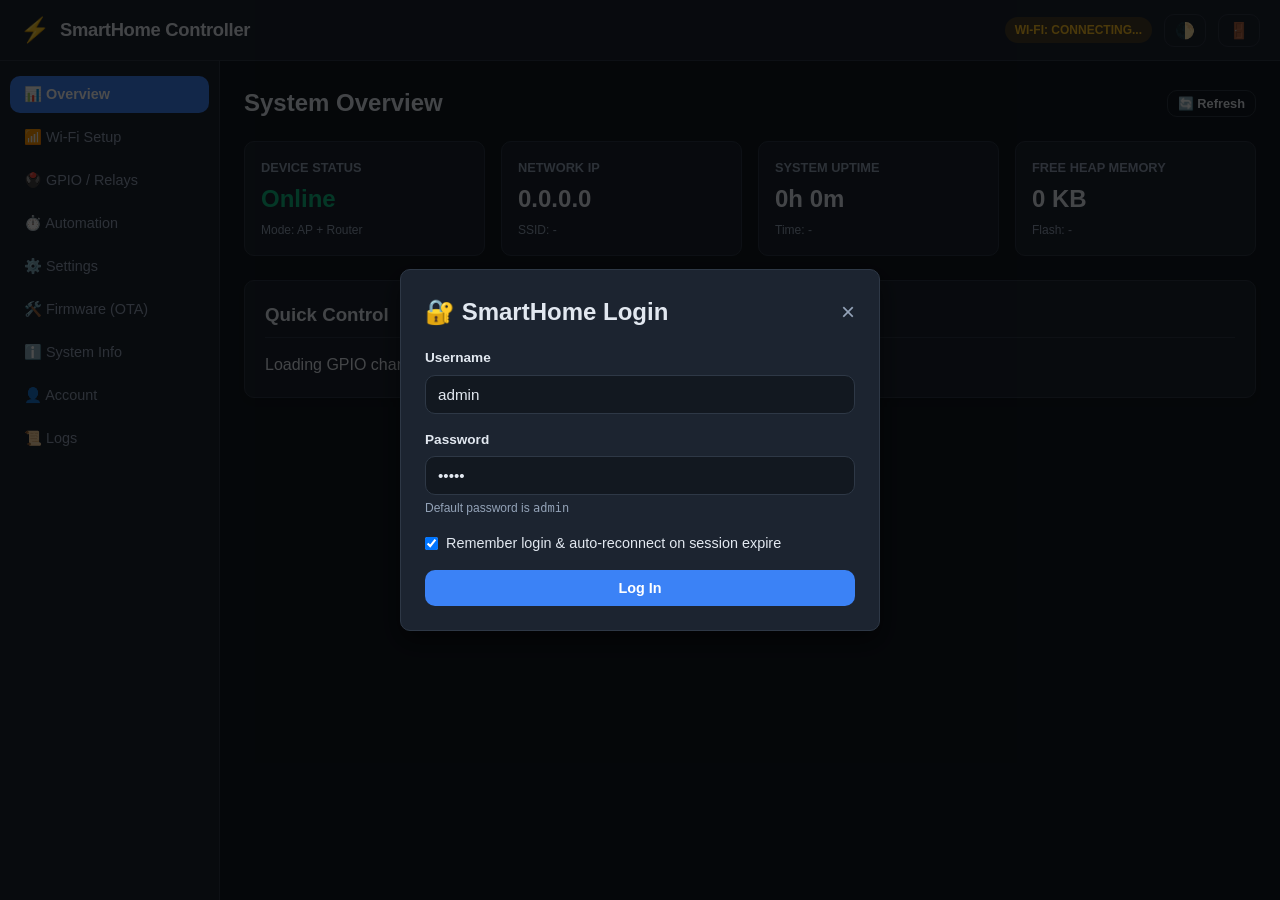
==== node-firmware/data/index.html @ bf958e3e "feat(i2c): Allow full enable/disable control with persistent UI buttons and pin release" ====
<!DOCTYPE html>
<html lang="en">
<head>
  <meta charset="UTF-8">
  <meta name="viewport" content="width=device-width, initial-scale=1.0">
  <title>SmartHome Controller</title>
  <link rel="stylesheet" href="style.css?v=1.6.0">
</head>
<body class="dark-theme">
  <!-- Login Overlay -->
  <div id="login-modal" class="modal-overlay hidden">
    <div class="modal-card">
      <div class="modal-header">
        <h2 id="login-title">🔐 SmartHome Login</h2>
        <button type="button" class="modal-close" onclick="app.closeModal('login-modal')">&times;</button>
      </div>
      <form id="login-form">
        <div class="form-group">
          <label for="login-username">Username</label>
          <input type="text" id="login-username" required value="admin" autocomplete="username">
        </div>
        <div class="form-group">
          <label for="login-password">Password</label>
          <input type="password" id="login-password" required placeholder="Default: admin" autocomplete="current-password">
          <small class="hint-text">Default password is <code>admin</code></small>
        </div>
        <div class="form-group checkbox-group" style="margin-bottom: 15px;">
          <label style="display: flex; align-items: center; gap: 8px; font-size: 0.9rem; cursor: pointer;">
            <input type="checkbox" id="login-remember" checked>
            <span>Remember login & auto-reconnect on session expire</span>
          </label>
        </div>
        <div id="login-error" class="error-msg hidden"></div>
        <button type="submit" class="btn btn-primary btn-block">Log In</button>
      </form>
    </div>
  </div>

  <!-- Main Container -->
  <div class="app-layout">
    <!-- Top Navigation -->
    <header class="top-nav">
      <div class="nav-brand">
        <span class="brand-icon">⚡</span>
        <span id="header-device-name" class="brand-title">SmartHome Controller</span>
      </div>
      <div class="nav-status">
        <span id="wifi-badge" class="badge badge-warning">Wi-Fi: Connecting...</span>
        <button id="theme-toggle-btn" class="btn-icon" title="Toggle Theme">🌓</button>
        <button id="logout-btn" class="btn-icon" title="Logout">🚪</button>
      </div>
    </header>

    <!-- App Body -->
    <div class="app-body">
      <!-- Navigation Tabs Sidebar -->
      <nav class="nav-sidebar">
        <button class="nav-tab active" data-tab="tab-overview">📊 Overview</button>
        <button class="nav-tab" data-tab="tab-wifi">📶 Wi-Fi Setup</button>
        <button class="nav-tab" data-tab="tab-gpio">🖲️ GPIO / Relays</button>
        <button class="nav-tab" data-tab="tab-automation">⏱️ Automation</button>
        <button class="nav-tab" data-tab="tab-settings">⚙️ Settings</button>
        <button class="nav-tab" data-tab="tab-ota">🛠️ Firmware (OTA)</button>
        <button class="nav-tab" data-tab="tab-sysinfo">ℹ️ System Info</button>
        <button class="nav-tab" data-tab="tab-users">👤 Account</button>
        <button class="nav-tab" data-tab="tab-logs">📜 Logs</button>
      </nav>

      <!-- Main Content Area -->
      <main class="content-area">
        
        <!-- 1. OVERVIEW TAB -->
        <section id="tab-overview" class="tab-pane active">
          <div class="section-header">
            <h2>System Overview</h2>
            <button class="btn btn-sm btn-secondary" onclick="app.refreshAll()">🔄 Refresh</button>
          </div>

          <!-- Quick Stat Cards -->
          <div class="stats-grid">
            <div class="stat-card">
              <div class="stat-label">Device Status</div>
              <div class="stat-value text-success" id="stat-status">Online</div>
              <div class="stat-sub" id="stat-mode">Mode: AP + Router</div>
            </div>
            <div class="stat-card">
              <div class="stat-label">Network IP</div>
              <div class="stat-value" id="stat-ip">0.0.0.0</div>
              <div class="stat-sub" id="stat-ssid">SSID: -</div>
            </div>
            <div class="stat-card">
              <div class="stat-label">System Uptime</div>
              <div class="stat-value" id="stat-uptime">0h 0m</div>
              <div class="stat-sub" id="stat-time">Time: -</div>
            </div>
            <div class="stat-card">
              <div class="stat-label">Free Heap Memory</div>
              <div class="stat-value" id="stat-heap">0 KB</div>
              <div class="stat-sub" id="stat-flash">Flash: -</div>
            </div>
          </div>

          <!-- Quick GPIO Control -->
          <div class="card">
            <div class="card-header">
              <h3>Quick Control</h3>
            </div>
            <div id="overview-gpio-grid" class="gpio-grid">
              <!-- Dynamically populated -->
              <p class="placeholder-text">Loading GPIO channels...</p>
            </div>
          </div>
        </section>

        <!-- 2. WI-FI CONFIGURATION TAB -->
        <section id="tab-wifi" class="tab-pane">
          <div class="section-header">
            <h2>Wi-Fi Management</h2>
          </div>

          <div class="card">
            <div class="card-header">
              <h3>Operating Mode</h3>
            </div>
            <div class="mode-selector">
              <label class="radio-label">
                <input type="radio" name="wifi-mode" value="0">
                <span><strong>AP Only</strong> (Access Point only)</span>
              </label>
              <label class="radio-label">
                <input type="radio" name="wifi-mode" value="1">
                <span><strong>Router Only</strong> (Connect to Home Router)</span>
              </label>
              <label class="radio-label">
                <input type="radio" name="wifi-mode" value="2" checked>
                <span><strong>AP + Router</strong> (Default: Hotspot & Router)</span>
              </label>
            </div>
            <button id="save-wifi-mode-btn" class="btn btn-primary">Apply Mode</button>
          </div>

          <!-- Network Scanner -->
          <div class="card">
            <div class="card-header">
              <h3>Nearby Networks</h3>
              <button id="scan-wifi-btn" class="btn btn-sm btn-secondary">🔍 Scan Networks</button>
            </div>
            <div id="wifi-scan-status" class="scan-status-text">Click 'Scan Networks' to find available Wi-Fi.</div>
            <div class="table-responsive">
              <table id="wifi-scan-table" class="data-table hidden">
                <thead>
                  <tr>
                    <th>SSID</th>
                    <th>Signal</th>
                    <th>Security</th>
                    <th>Action</th>
                  </tr>
                </thead>
                <tbody id="wifi-scan-tbody"></tbody>
              </table>
            </div>
          </div>

          <!-- Connect & IP Configuration Form -->
          <div class="card">
            <div class="card-header">
              <h3>Connect to Network & IP Configuration</h3>
            </div>
            <form id="wifi-connect-form">
              <div class="form-group">
                <label for="wifi-ssid">Network SSID</label>
                <input type="text" id="wifi-ssid" required placeholder="Select from scan or enter hidden SSID">
              </div>
              <div class="form-group">
                <label for="wifi-pass">Wi-Fi Password</label>
                <div class="input-with-toggle">
                  <input type="password" id="wifi-pass" placeholder="Enter password (leave blank for open networks)">
                  <button type="button" class="btn-toggle-pass" onclick="app.togglePassVisibility('wifi-pass')">👁️</button>
                </div>
              </div>

              <!-- IP Mode Configuration (DHCP vs Static IP) -->
              <div class="form-group">
                <label>IP Assignment Mode</label>
                <div class="mode-selector">
                  <label class="radio-label">
                    <input type="radio" name="ip-mode" value="dhcp" id="ip-mode-dhcp" checked onchange="app.handleIpModeChange('dhcp')">
                    <span><strong>DHCP Client (Automatic IP)</strong> &bull; Recommended for home routers</span>
                  </label>
                  <label class="radio-label">
                    <input type="radio" name="ip-mode" value="static" id="ip-mode-static" onchange="app.handleIpModeChange('static')">
                    <span><strong>Static IP (Manual Configuration)</strong> &bull; Fixed IP, Gateway & DNS</span>
                  </label>
                </div>
              </div>

              <!-- Static IP Fields (Hidden when DHCP is selected) -->
              <div id="static-ip-fields" class="hidden">
                <div class="form-group">
                  <label for="wifi-static-ip">Static IP Address</label>
                  <input type="text" id="wifi-static-ip" placeholder="e.g. 192.168.1.105">
                </div>
                <div class="form-group">
                  <label for="wifi-gateway">Router Gateway IP</label>
                  <input type="text" id="wifi-gateway" placeholder="e.g. 192.168.1.1">
                </div>
                <div class="form-group">
                  <label for="wifi-subnet">Subnet Mask</label>
                  <input type="text" id="wifi-subnet" value="255.255.255.0" placeholder="255.255.255.0">
                </div>
                <div class="form-group">
                  <label for="wifi-dns1">Primary DNS Server</label>
                  <input type="text" id="wifi-dns1" value="8.8.8.8" placeholder="8.8.8.8 (Google DNS)">
                </div>
                <div class="form-group">
                  <label for="wifi-dns2">Secondary DNS Server</label>
                  <input type="text" id="wifi-dns2" value="1.1.1.1" placeholder="1.1.1.1 (Cloudflare DNS)">
                </div>
              </div>

              <div class="action-buttons">
                <button type="submit" id="btn-connect-wifi" class="btn btn-primary">Connect & Save</button>
                <button type="button" id="btn-save-ip-only" class="btn btn-secondary" onclick="app.saveIpConfigOnly()">💾 Apply IP Settings Only</button>
                <button type="button" id="btn-reset-wifi" class="btn btn-danger float-right">Reset Wi-Fi Credentials</button>
              </div>
            </form>
          </div>
        </section>

        <!-- 3. GPIO & RELAY MANAGEMENT TAB -->
        <section id="tab-gpio" class="tab-pane">
          <div class="section-header">
            <h2>GPIO & Relay Management</h2>
            <button id="open-add-gpio-btn" class="btn btn-primary">➕ Add GPIO Output</button>
          </div>

          <!-- I2C Bus & PCF8574 Pin Expander Configuration Card -->
          <div class="card" id="i2c-config-card" style="margin-bottom: 24px;">
            <div class="card-header" style="cursor: pointer;" onclick="app.toggleI2cPanel()">
              <h3 style="margin: 0; display: flex; align-items: center; justify-content: space-between; width: 100%;">
                <span>🔌 I2C Pin Expander (PCF8574) & Bus Settings</span>
                <span id="i2c-status-badge" class="badge badge-secondary">Disabled (D1 & D2 Free)</span>
              </h3>
            </div>
            <div id="i2c-panel-body">
              <p style="color: var(--text-muted); font-size: 0.9rem; margin-top: 8px;">
                Enable I2C communication on custom pins to connect an 8-Channel PCF8574 I2C Expander module. When enabled, extended pins P0 through P7 (pins 100–107) are available for relays, and SDA/SCL pins are reserved for the bus. When disabled, SDA and SCL pins function as normal relay outputs.
              </p>
              <form id="i2c-settings-form" onsubmit="event.preventDefault(); app.saveI2cSettings();">
                <div class="form-group checkbox-group" style="margin-bottom: 12px;">
                  <label style="display: flex; align-items: center; gap: 8px; font-weight: 600; cursor: pointer;">
                    <input type="checkbox" id="i2c-enabled" onchange="app.onI2cToggle(this.checked)">
                    <span>Enable I2C Expander (PCF8574)</span>
                  </label>
                </div>

                <div id="i2c-disabled-note" style="padding: 10px; background: var(--bg-hover); border-radius: 6px; margin-bottom: 12px; font-size: 0.9rem; color: var(--text-muted); display: none;">
                  ℹ️ I2C is currently <strong>Disabled</strong>. Pins D1 (GPIO 5) and D2 (GPIO 4) are free to be used as regular relay outputs. Click <strong>Save I2C Settings</strong> below to apply.
                </div>

                <div id="i2c-options-fields">
                  <div style="display: grid; grid-template-columns: repeat(auto-fit, minmax(200px, 1fr)); gap: 16px;">
                    <div class="form-group">
                      <label for="i2c-sda-select">SDA Pin (Data)</label>
                      <select id="i2c-sda-select">
                        <option value="4" selected>D2 (GPIO 4) - Default Safe</option>
                        <option value="5">D1 (GPIO 5)</option>
                        <option value="12">D6 (GPIO 12)</option>
                        <option value="14">D5 (GPIO 14)</option>
                        <option value="0">D3 (GPIO 0)</option>
                        <option value="2">D4 (GPIO 2)</option>
                      </select>
                    </div>

                    <div class="form-group">
                      <label for="i2c-scl-select">SCL Pin (Clock)</label>
                      <select id="i2c-scl-select">
                        <option value="5" selected>D1 (GPIO 5) - Default Safe</option>
                        <option value="4">D2 (GPIO 4)</option>
                        <option value="14">D5 (GPIO 14)</option>
                        <option value="12">D6 (GPIO 12)</option>
                        <option value="0">D3 (GPIO 0)</option>
                        <option value="2">D4 (GPIO 2)</option>
                      </select>
                    </div>

                    <div class="form-group">
                      <label for="i2c-addr-input">Preferred I2C Address</label>
                      <input type="text" id="i2c-addr-input" value="0x20" placeholder="0x20 or 0x27">
                    </div>
                  </div>

                  <div id="i2c-scan-result" style="margin-top: 10px; font-size: 0.9rem; padding: 10px; border-radius: 6px; background: var(--bg-hover); display: none;"></div>
                </div>

                <!-- Action buttons are always visible whether enabled or disabled! -->
                <div class="action-buttons" style="margin-top: 14px; display: flex; gap: 10px; flex-wrap: wrap;">
                  <button type="submit" class="btn btn-primary btn-sm">💾 Save I2C Settings</button>
                  <button type="button" class="btn btn-secondary btn-sm" onclick="app.saveI2cSettings(true)">🔄 Save & Reboot Node</button>
                  <button type="button" class="btn btn-secondary btn-sm" onclick="app.scanI2cBus()">🔍 Scan I2C Bus</button>
                </div>
              </form>
            </div>
          </div>

          <div id="gpio-cards-container" class="gpio-grid">
            <!-- Dynamically populated -->
          </div>
        </section>

        <!-- 4. AUTOMATION RULES TAB -->
        <section id="tab-automation" class="tab-pane">
          <div class="section-header">
            <h2>Automation Rules</h2>
            <button id="open-add-rule-btn" class="btn btn-primary">➕ Add Rule</button>
          </div>

          <div class="card">
            <div class="card-header">
              <h3>Configured Rules</h3>
            </div>
            <div id="rules-container">
              <!-- Dynamically populated -->
            </div>
          </div>
        </section>

        <!-- 5. SETTINGS TAB -->
        <section id="tab-settings" class="tab-pane">
          <div class="section-header">
            <h2>Device Settings</h2>
          </div>

          <div class="card">
            <div class="card-header">
              <h3>General Configuration</h3>
            </div>
            <form id="settings-form">
              <div class="form-group">
                <label for="settings-device-name">Device Name</label>
                <input type="text" id="settings-device-name" required placeholder="SmartHome-NodeMCU">
              </div>
              <div class="form-group">
                <label for="settings-ap-ssid">Setup AP Hotspot Name (SSID)</label>
                <input type="text" id="settings-ap-ssid" required placeholder="e.g. SmartHome-Setup-XXXX">
              </div>
              <div class="form-group">
                <label for="settings-ap-pass">Setup AP Hotspot Password (WPA2 min 8 chars, default: smarthome1234)</label>
                <input type="password" id="settings-ap-pass" placeholder="Optional security">
              </div>
              <div class="form-group">
                <label for="settings-tz">Timezone Offset (Hours from UTC)</label>
                <select id="settings-tz">
                  <option value="-43200">UTC -12</option>
                  <option value="-36000">UTC -10 (Hawaii)</option>
                  <option value="-28800">UTC -8 (PST)</option>
                  <option value="-25200">UTC -7 (MST)</option>
                  <option value="-21600">UTC -6 (CST)</option>
                  <option value="-18000">UTC -5 (EST)</option>
                  <option value="0">UTC +0 (London/GMT)</option>
                  <option value="3600">UTC +1 (CET - Paris, Berlin, Prague)</option>
                  <option value="7200">UTC +2 (EET)</option>
                  <option value="19800" selected>UTC +5:30 (India - IST)</option>
                  <option value="28800">UTC +8 (China, Singapore)</option>
                  <option value="32400">UTC +9 (Tokyo)</option>
                  <option value="36000">UTC +10 (Sydney)</option>
                </select>
              </div>
              <div class="action-buttons">
                <button type="submit" class="btn btn-primary">Save Settings</button>
                <button type="button" class="btn btn-secondary" onclick="app.syncNtp()">🕒 Sync NTP Time Now</button>
              </div>
            </form>
          </div>

          <!-- Central Receiver & Multi-Node Server Card -->
          <div class="card">
            <div class="card-header">
              <h3>📡 Central Receiver / Multi-Node Telemetry Server</h3>
              <span id="receiver-status-badge" class="badge badge-secondary">Disabled</span>
            </div>
            <p>Stream live telemetry, heartbeats, and relay state events to a central collector/server (e.g. Node-RED, Python backend, Home Assistant, or raw TCP socket on port 2000) managing multiple nodes.</p>

            <form id="receiver-form">
              <div class="form-group checkbox-group">
                <label>
                  <input type="checkbox" id="recv-enabled" onchange="app.handleReceiverToggle(this.checked)">
                  <span><strong>Enable Central Receiver Server Sync</strong></span>
                </label>
              </div>

              <div id="receiver-settings-group">
                <div class="form-group">
                  <label for="recv-node-id">Unique Node Identifier (ID)</label>
                  <div style="display: flex; gap: 8px;">
                    <input type="text" id="recv-node-id" required placeholder="e.g. NODE-BCDD-C223-386C" style="flex: 1;">
                    <button type="button" class="btn btn-sm btn-secondary" onclick="app.generateNodeId()" title="Set default Node ID from MAC address">🔄 Auto MAC</button>
                  </div>
                  <small class="hint-text">Unique node key sent with every packet so the central server can distinguish this node from other nodes.</small>
                </div>

                <div class="form-group">
                  <label for="recv-node-name">Node Display Name</label>
                  <input type="text" id="recv-node-name" placeholder="e.g. Living Room NodeMCU">
                </div>

                <div class="form-group">
                  <label>Transmission Protocol</label>
                  <div class="mode-selector">
                    <label class="radio-label">
                      <input type="radio" name="recv-proto" value="0" id="recv-proto-http" checked onchange="app.handleReceiverProtoChange(0)">
                      <span><strong>HTTP / REST POST (JSON)</strong> &bull; Standard web collector</span>
                    </label>
                    <label class="radio-label">
                      <input type="radio" name="recv-proto" value="1" id="recv-proto-tcp" onchange="app.handleReceiverProtoChange(1)">
                      <span><strong>Raw TCP Socket Stream</strong> &bull; High-speed multi-node TCP listener (e.g. Port 2000)</span>
                    </label>
                  </div>
                </div>

                <div style="display: flex; gap: 12px;">
                  <div class="form-group" style="flex: 2;">
                    <label for="recv-server-host">Receiver Server Host / IP Address</label>
                    <input type="text" id="recv-server-host" required placeholder="e.g. 192.168.1.10">
                  </div>
                  <div class="form-group" style="flex: 1;">
                    <label for="recv-server-port">Port Number</label>
                    <input type="number" id="recv-server-port" min="1" max="65535" value="2000" placeholder="2000">
                  </div>
                </div>

                <div class="form-group" id="recv-http-path-group">
                  <label for="recv-http-path">HTTP Telemetry Endpoint Path</label>
                  <input type="text" id="recv-http-path" value="/api/node/telemetry" placeholder="/api/node/telemetry">
                </div>

                <div class="form-group">
                  <label for="recv-auth-token">Server Authentication Token / API Key (Optional)</label>
                  <input type="password" id="recv-auth-token" placeholder="Optional Bearer token or secret">
                </div>

                <div style="display: flex; gap: 12px; align-items: flex-end;">
                  <div class="form-group" style="flex: 1;">
                    <label for="recv-interval">Heartbeat Telemetry Interval</label>
                    <select id="recv-interval">
                      <option value="5">Every 5 Seconds (High frequency)</option>
                      <option value="10" selected>Every 10 Seconds (Standard)</option>
                      <option value="30">Every 30 Seconds</option>
                      <option value="60">Every 1 Minute</option>
                      <option value="120">Every 2 Minutes</option>
                      <option value="300">Every 5 Minutes</option>
                    </select>
                  </div>
                  <div class="form-group checkbox-group" style="flex: 1; margin-bottom: 12px;">
                    <label>
                      <input type="checkbox" id="recv-state-change" checked>
                      <span>Instant push when any GPIO relay changes</span>
                    </label>
                  </div>
                </div>

                <!-- Live Status & Telemetry Diagnostics -->
                <div class="card" style="margin-top: 15px; background: rgba(0,0,0,0.2); border: 1px dashed var(--border-color);">
                  <div class="card-header" style="padding: 8px 12px;">
                    <h4>📊 Live Telemetry Diagnostics</h4>
                  </div>
                  <div style="padding: 8px 12px; font-size: 0.85rem; line-height: 1.8;">
                    <div>Destination Endpoint: <code id="recv-diag-target">-</code></div>
                    <div>Last Sync Status: <strong id="recv-diag-status">-</strong></div>
                    <div>Last Sync Time: <span id="recv-diag-time">-</span></div>
                    <div>Telemetry Packets: <span class="text-success" id="recv-diag-sent">0</span> sent &bull; <span class="text-danger" id="recv-diag-failed">0</span> failed</div>
                    <div>Last Central Server Response: <code id="recv-diag-response">-</code></div>
                  </div>
                </div>

                <div class="action-buttons" style="margin-top: 15px;">
                  <button type="submit" class="btn btn-primary">💾 Save Server Settings</button>
                  <button type="button" id="btn-test-receiver" class="btn btn-secondary" onclick="app.testReceiverConnection()">⚡ Test Connection Now</button>
                  <button type="button" id="btn-push-receiver" class="btn btn-secondary" onclick="app.pushTelemetryNow()">📤 Push Telemetry Now</button>
                </div>
              </div>
            </form>
          </div>

          <!-- Configuration Backup & Restore -->
          <div class="card">
            <div class="card-header">
              <h3>💾 Configuration Backup & Restore</h3>
            </div>
            <p>Safely export your system configurations and running firmware directly to your computer or phone, or restore from a previously downloaded configuration backup file.</p>
            
            <div style="display: flex; gap: 10px; flex-wrap: wrap; margin-bottom: 15px;">
              <button type="button" class="btn btn-secondary" onclick="app.downloadSettingsBackup()">
                💾 Download Settings Backup (.json)
              </button>
              <button type="button" class="btn btn-secondary" onclick="app.downloadFirmwareBackup()">
                📦 Download Running Firmware (.bin)
              </button>
            </div>

            <hr style="border: 0; border-top: 1px solid var(--border-color); margin: 15px 0;">

            <h4>Restore Settings from File</h4>
            <p style="font-size: 0.85rem; color: var(--text-muted); margin-bottom: 10px;">Select a previously exported <code>smarthome_config_*.json</code> file to restore device configurations, channel names, and automation rules.</p>
            <div style="display: flex; gap: 10px; align-items: center; flex-wrap: wrap;">
              <input type="file" id="backup-restore-file" accept=".json" style="flex: 1; min-width: 200px;">
              <button type="button" class="btn btn-warning" onclick="app.restoreSettingsBackup()">
                📥 Restore Configuration
              </button>
            </div>
            <div id="restore-status-msg" class="ota-msg" style="margin-top: 10px;"></div>
          </div>

          <!-- Maintenance Actions -->
          <div class="card danger-border">
            <div class="card-header">
              <h3 class="text-danger">Maintenance Actions</h3>
            </div>
            <p>Perform hardware reboot or restore firmware factory defaults.</p>
            <div class="action-buttons">
              <button id="btn-reboot" class="btn btn-warning">🔁 Reboot Controller</button>
              <button id="btn-factory-reset" class="btn btn-danger">⚠️ Factory Reset</button>
            </div>
          </div>
        </section>

        <!-- 6. OTA FIRMWARE UPDATE TAB -->
        <section id="tab-ota" class="tab-pane">
          <div class="section-header">
            <h2>OTA Firmware & Filesystem Updates</h2>
          </div>

          <!-- Safety First Backup Card -->
          <div class="card" style="border-left: 4px solid var(--primary);">
            <div class="card-header">
              <h3 style="color: var(--primary);">🛡️ Safety First: Save Backup to Your Device</h3>
            </div>
            <p>Before flashing new firmware or web files, save a copy directly to your device so you can roll back instantly if needed.</p>
            <div style="display: flex; gap: 10px; flex-wrap: wrap; margin-top: 10px;">
              <button type="button" class="btn btn-secondary" onclick="app.downloadSettingsBackup()">
                💾 Download Settings Backup (.json)
              </button>
              <button type="button" class="btn btn-secondary" onclick="app.downloadFirmwareBackup()">
                📦 Download Running Firmware (.bin)
              </button>
            </div>
          </div>

          <!-- Target 1: Application Firmware Binary Update -->
          <div class="card">
            <div class="card-header">
              <h3>🚀 Flash Application Firmware (firmware.bin)</h3>
            </div>
            <p>Upload a compiled application firmware binary (e.g. <code>firmware.bin</code>). Built-in verification checks the ESP8266 binary magic header (<code>0xE9</code>) before flashing to prevent device corruption.</p>
            
            <form id="ota-fw-form" onsubmit="event.preventDefault(); app.uploadOta('firmware');">
              <div class="form-group">
                <label for="ota-fw-file">Firmware Binary File:</label>
                <input type="file" id="ota-fw-file" accept=".bin" required onchange="app.validateFirmwareFile(this)">
                <div id="ota-fw-file-info" style="font-size: 0.85rem; margin-top: 6px;"></div>
              </div>
              <div id="ota-fw-progress-container" class="progress-container hidden">
                <div id="ota-fw-progress-bar" class="progress-bar">0%</div>
              </div>
              <div id="ota-fw-status-msg" class="ota-msg"></div>
              <button type="submit" id="ota-fw-submit-btn" class="btn btn-primary">⚡ Flash Application Firmware</button>
            </form>
          </div>

          <!-- Target 2: Web Filesystem Binary Update (LittleFS) -->
          <div class="card">
            <div class="card-header">
              <h3>📁 Flash Web Filesystem (littlefs.bin)</h3>
            </div>
            <p>Upload a compiled LittleFS filesystem image (e.g. <code>littlefs.bin</code>) containing web portal HTML, CSS, and JS assets. Built-in verification ensures firmware binaries are rejected from this partition.</p>
            
            <form id="ota-fs-form" onsubmit="event.preventDefault(); app.uploadOta('fs');">
              <div class="form-group">
                <label for="ota-fs-file">Filesystem Image File:</label>
                <input type="file" id="ota-fs-file" accept=".bin" required onchange="app.validateFilesystemFile(this)">
                <div id="ota-fs-file-info" style="font-size: 0.85rem; margin-top: 6px;"></div>
              </div>
              <div id="ota-fs-progress-container" class="progress-container hidden">
                <div id="ota-fs-progress-bar" class="progress-bar">0%</div>
              </div>
              <div id="ota-fs-status-msg" class="ota-msg"></div>
              <button type="submit" id="ota-fs-submit-btn" class="btn btn-secondary">⚡ Flash LittleFS Filesystem</button>
            </form>
          </div>
        </section>

        <!-- 7. SYSTEM INFO TAB -->
        <section id="tab-sysinfo" class="tab-pane">
          <div class="section-header">
            <h2>Hardware & System Diagnostics</h2>
            <button class="btn btn-sm btn-secondary" onclick="app.loadStatus()">🔄 Refresh Diagnostics</button>
          </div>

          <!-- Quick Diagnostics Summary Grid -->
          <div class="stats-grid">
            <div class="stat-card">
              <div class="stat-label">System Uptime</div>
              <div class="stat-value" id="diag-uptime">-</div>
              <div class="stat-sub" id="diag-uptime-raw">Raw: 0s</div>
            </div>
            <div class="stat-card">
              <div class="stat-label">Boot Counter</div>
              <div class="stat-value text-primary" id="diag-boot-count">-</div>
              <div class="stat-sub">Device Restarts</div>
            </div>
            <div class="stat-card">
              <div class="stat-label">Free Heap (RAM)</div>
              <div class="stat-value text-success" id="diag-heap-cur">-</div>
              <div class="stat-sub" id="diag-heap-min">Min: -</div>
            </div>
            <div class="stat-card">
              <div class="stat-label">LittleFS Storage</div>
              <div class="stat-value" id="diag-fs-summary">-</div>
              <div class="stat-sub" id="diag-fs-free-sub">Free: -</div>
            </div>
          </div>

          <!-- 1. Reset & Boot Diagnostics -->
          <div class="card">
            <div class="card-header">
              <h3>⚡ Reset & Boot Diagnostics</h3>
            </div>
            <div class="table-responsive">
              <table class="data-table">
                <tbody>
                  <tr><th style="width: 35%;">Metric</th><th>Diagnostic Value</th></tr>
                  <tr><td>ESP.getResetReason()</td><td><strong id="diag-reset-reason" class="text-primary">-</strong></td></tr>
                  <tr><td>Reset Cause Breakdown</td><td><span id="diag-reset-details" class="badge badge-warning">-</span></td></tr>
                  <tr><td>Raw Reset Info</td><td><code id="diag-reset-raw" class="hint-text">-</code></td></tr>
                  <tr><td>Device Restart Counter</td><td><strong id="diag-restarts">-</strong> restarts recorded in LittleFS</td></tr>
                  <tr><td>System Uptime</td><td><span id="diag-uptime-full">-</span></td></tr>
                </tbody>
              </table>
            </div>
          </div>

          <!-- 2. Memory Diagnostics -->
          <div class="card">
            <div class="card-header">
              <h3>🧠 RAM & Heap Memory Diagnostics</h3>
            </div>
            <div class="table-responsive">
              <table class="data-table">
                <tbody>
                  <tr><th style="width: 35%;">Metric</th><th>Diagnostic Value</th></tr>
                  <tr><td>Current Free Heap</td><td><strong id="diag-free-heap" class="text-success">-</strong></td></tr>
                  <tr><td>Minimum Free Heap Recorded</td><td><strong id="diag-min-free-heap" class="text-warning">-</strong> <span class="hint-text">(Lowest heap recorded since boot)</span></td></tr>
                  <tr><td>Max Allocatable Block</td><td><span id="diag-max-block">-</span></td></tr>
                  <tr><td>Heap Fragmentation</td><td><span id="diag-heap-frag">-</span></td></tr>
                </tbody>
              </table>
            </div>
          </div>

          <!-- 3. LittleFS Storage Diagnostics -->
          <div class="card">
            <div class="card-header">
              <h3>💾 Flash & LittleFS Storage</h3>
            </div>
            <div class="table-responsive">
              <table class="data-table">
                <tbody>
                  <tr><th style="width: 35%;">Metric</th><th>Diagnostic Value</th></tr>
                  <tr><td>Physical Flash Chip Size</td><td><strong id="diag-flash-real">-</strong></td></tr>
                  <tr><td>Flash Bus Speed & SPI Mode</td><td><span id="diag-flash-speed-mode">-</span></td></tr>
                  <tr><td>Flash Chip Manufacturer ID</td><td><code id="diag-flash-id">-</code></td></tr>
                  <tr><td>Program Firmware Size</td><td><span id="diag-sketch-size">-</span></td></tr>
                  <tr><td>Available OTA Update Space</td><td><span id="diag-sketch-free">-</span></td></tr>
                  <tr><td>LittleFS Total Storage</td><td><strong id="diag-fs-total">-</strong></td></tr>
                  <tr><td>LittleFS Used Storage</td><td><strong id="diag-fs-used" class="text-warning">-</strong></td></tr>
                  <tr><td>LittleFS Available Storage</td><td><strong id="diag-fs-free" class="text-success">-</strong></td></tr>
                  <tr><td>LittleFS Utilization</td><td><span id="diag-fs-percent">-</span></td></tr>
                </tbody>
              </table>
            </div>
          </div>

          <!-- 4. Wi-Fi & Networking Diagnostics -->
          <div class="card">
            <div class="card-header">
              <h3>📶 Wi-Fi & Network Diagnostics</h3>
            </div>
            <div class="table-responsive">
              <table class="data-table">
                <tbody>
                  <tr><th style="width: 35%;">Metric</th><th>Diagnostic Value</th></tr>
                  <tr><td>Wi-Fi Operating Mode</td><td><span id="diag-wifi-mode">-</span></td></tr>
                  <tr><td>Connected SSID</td><td><strong id="diag-wifi-ssid">-</strong></td></tr>
                  <tr><td>Wi-Fi Signal Strength (RSSI)</td><td><span id="diag-wifi-rssi">-</span></td></tr>
                  <tr><td>Wi-Fi Connection Uptime</td><td><strong id="diag-wifi-uptime" class="text-success">-</strong></td></tr>
                  <tr><td>IP Assignment Mode</td><td><strong id="diag-ip-mode">-</strong></td></tr>
                  <tr><td>Station IP Address</td><td><code id="diag-sta-ip">-</code></td></tr>
                  <tr><td>Router Gateway IP</td><td><code id="diag-gateway">-</code></td></tr>
                  <tr><td>Subnet Mask</td><td><code id="diag-subnet">-</code></td></tr>
                  <tr><td>DNS Servers</td><td><span id="diag-dns">-</span></td></tr>
                  <tr><td>Access Point SSID & IP</td><td><span id="diag-ap-info">-</span></td></tr>
                  <tr><td>Hardware MAC Address</td><td><code id="diag-mac">-</code></td></tr>
                </tbody>
              </table>
            </div>
          </div>

          <!-- 5. Microcontroller Hardware & Firmware -->
          <div class="card">
            <div class="card-header">
              <h3>⚙️ Microcontroller & Software Platform</h3>
            </div>
            <div class="table-responsive">
              <table class="data-table">
                <tbody>
                  <tr><th style="width: 35%;">Metric</th><th>Diagnostic Value</th></tr>
                  <tr><td>Device Hostname / Name</td><td><strong id="diag-dev-name">-</strong></td></tr>
                  <tr><td>Target Microcontroller</td><td>ESP8266 (ESP-12E/F) NodeMCU</td></tr>
                  <tr><td>Firmware Version</td><td><span id="diag-fw-ver" class="badge badge-success">-</span></td></tr>
                  <tr><td>Arduino Core Version</td><td><span id="diag-core-ver">-</span></td></tr>
                  <tr><td>Espressif Non-OS SDK</td><td><span id="diag-sdk-ver">-</span></td></tr>
                  <tr><td>CPU Clock Frequency</td><td><span id="diag-cpu-freq">-</span></td></tr>
                  <tr><td>Current NTP Time</td><td><strong id="diag-ntp-time" class="text-success">-</strong> <button type="button" class="btn btn-sm btn-secondary" onclick="app.syncNtp()" style="margin-left: 10px; padding: 2px 8px; font-size: 0.75rem;">🔄 Sync Now</button></td></tr>
                </tbody>
              </table>
            </div>
          </div>
        </section>

        <!-- 8. USER MANAGEMENT TAB -->
        <section id="tab-users" class="tab-pane">
          <div class="section-header">
            <h2>Account & Security</h2>
          </div>
          <div class="card">
            <div class="card-header">
              <h3>Change Administrator Password</h3>
            </div>
            <form id="change-pass-form">
              <div class="form-group">
                <label for="curr-pass">Current Password</label>
                <input type="password" id="curr-pass" required placeholder="Current password">
              </div>
              <div class="form-group">
                <label for="new-pass">New Password (min 4 characters)</label>
                <input type="password" id="new-pass" required placeholder="New password">
              </div>
              <div class="form-group">
                <label for="confirm-pass">Confirm New Password</label>
                <input type="password" id="confirm-pass" required placeholder="Repeat new password">
              </div>
              <button type="submit" class="btn btn-primary">Update Password</button>
            </form>
          </div>

          <!-- Central Server Pairing Card -->
          <div class="card" style="margin-top: 24px;">
            <div class="card-header">
              <h3 style="display: flex; justify-content: space-between; align-items: center; width: 100%;">
                <span>🔗 Central Server Pairing & Dual-Authentication</span>
                <span id="pairing-status-badge" class="badge badge-secondary">Unpaired</span>
              </h3>
            </div>
            <p style="color: var(--text-muted); font-size: 0.9rem;">
              When paired, a central server (e.g. Raspberry Pi, Node-RED, or Master Server) can control this node using its assigned pairing key as the login password (username: <code>admin</code>), or via the <code>X-Server-Key</code> HTTP header. Your personal administrator password remains active simultaneously.
            </p>
            <form id="pair-server-form" onsubmit="event.preventDefault(); app.submitServerPairing();">
              <div class="form-group">
                <label for="server-pair-key">Server Pairing Key / Secret</label>
                <input type="password" id="server-pair-key" placeholder="Enter server pairing key (min 6 characters)" autocomplete="off">
                <small class="hint-text">Provided by your central multi-node server or dashboard.</small>
              </div>
              <div class="form-group" id="pair-admin-pass-group" style="display: none;">
                <label for="pair-admin-pass">Current Admin Password (required for authorization)</label>
                <input type="password" id="pair-admin-pass" placeholder="Enter admin password">
              </div>
              <div class="action-buttons" style="display: flex; gap: 10px; margin-top: 15px;">
                <button type="submit" class="btn btn-primary">Pair Server Key</button>
                <button type="button" id="unpair-server-btn" class="btn btn-danger" style="display: none;" onclick="app.unpairServerKey()">Unpair Node</button>
              </div>
            </form>
          </div>
        </section>

        <!-- 9. LOGS TAB -->
        <section id="tab-logs" class="tab-pane">
          <div class="section-header">
            <h2>Diagnostics & System Logs</h2>
            <button id="refresh-logs-btn" class="btn btn-sm btn-secondary">🔄 Refresh Logs</button>
          </div>
          <div class="card log-card">
            <pre id="log-terminal" class="log-terminal">Loading system logs...</pre>
          </div>
        </section>

      </main>
    </div>
  </div>

  <!-- Modal: Add / Edit GPIO -->
  <div id="gpio-modal" class="modal-overlay hidden">
    <div class="modal-card">
      <div class="modal-header">
        <h3 id="gpio-modal-title">Configure GPIO Channel</h3>
        <button class="modal-close" onclick="app.closeModal('gpio-modal')">&times;</button>
      </div>
      <form id="gpio-form">
        <input type="hidden" id="gpio-edit-id" value="">
        <div class="form-group" id="gpio-pin-group">
          <label for="gpio-pin-select">Select Hardware Pin</label>
          <select id="gpio-pin-select" required>
            <option value="5">D1 (GPIO 5) - Safe I2C SCL (Recommended)</option>
            <option value="4">D2 (GPIO 4) - Safe I2C SDA (Recommended)</option>
            <option value="14">D5 (GPIO 14) - Safe SPI SCLK</option>
            <option value="12">D6 (GPIO 12) - Safe SPI MISO</option>
            <option value="13">D7 (GPIO 13) - Safe SPI MOSI</option>
            <option value="16">D0 (GPIO 16) - WAKE Pin (HIGH at boot)</option>
            <option value="0">D3 (GPIO 0) - Boot Sensitive (Flash button)</option>
            <option value="2">D4 (GPIO 2) - Boot Sensitive (Onboard LED)</option>
            <option value="15">D8 (GPIO 15) - Boot Sensitive (Must be LOW at boot)</option>
          </select>
          <small id="gpio-pin-warning" class="hint-text text-warning"></small>
        </div>
        <div class="form-group">
          <label for="gpio-name-input">Display Name</label>
          <input type="text" id="gpio-name-input" required placeholder="Main Light">
        </div>
        <div class="form-group">
          <label for="gpio-room-input">Room</label>
          <input type="text" id="gpio-room-input" required placeholder="Living Room">
        </div>
        <div class="form-group">
          <label for="gpio-func-select">Function Type</label>
          <select id="gpio-func-select">
            <option value="Light">Light</option>
            <option value="Fan">Fan</option>
            <option value="Relay">Relay</option>
            <option value="Pump">Water Pump</option>
            <option value="Switch">Switch</option>
          </select>
        </div>
        <div class="form-group checkbox-group">
          <label>
            <input type="checkbox" id="gpio-active-low" checked>
            <span>Active-Low Relay (Standard for optical relay modules)</span>
          </label>
        </div>
        <div class="form-group">
          <label for="gpio-init-mode">Power-On Behaviour</label>
          <select id="gpio-init-mode">
            <option value="0" selected>Restore Last State (Default)</option>
            <option value="1">Always OFF</option>
            <option value="2">Always ON</option>
          </select>
        </div>
        <div class="modal-footer">
          <button type="button" class="btn btn-secondary" onclick="app.closeModal('gpio-modal')">Cancel</button>
          <button type="submit" class="btn btn-primary">Save Channel</button>
        </div>
      </form>
    </div>
  </div>

  <!-- Modal: Add Rule -->
  <div id="rule-modal" class="modal-overlay hidden">
    <div class="modal-card">
      <div class="modal-header">
        <h3>Create Automation Rule</h3>
        <button class="modal-close" onclick="app.closeModal('rule-modal')">&times;</button>
      </div>
      <form id="rule-form">
        <div class="form-group">
          <label for="rule-name-input">Rule Name</label>
          <input type="text" id="rule-name-input" required placeholder="Auto-off Light">
        </div>
        <div class="form-group">
          <label for="rule-type-select">Rule Type</label>
          <select id="rule-type-select">
            <option value="0">Timer / Auto-Off (Turn OFF after delay)</option>
            <option value="1">Interlock / Follow (Trigger based on another GPIO)</option>
            <option value="2">Daily Schedule (Trigger at specific time)</option>
          </select>
        </div>

        <!-- Target GPIO -->
        <div class="form-group">
          <label for="rule-target-select">Target GPIO Channel</label>
          <select id="rule-target-select" required></select>
        </div>

        <!-- Timer Rule Fields -->
        <div id="rule-timer-fields">
          <div class="form-group">
            <label for="rule-seconds-input">Auto-off Duration (Seconds)</label>
            <input type="number" id="rule-seconds-input" min="1" max="86400" value="300">
            <small class="hint-text">e.g. 300 seconds = 5 minutes, 600 = 10 minutes</small>
          </div>
        </div>

        <!-- Interlock Rule Fields -->
        <div id="rule-interlock-fields" class="hidden">
          <div class="form-group">
            <label for="rule-source-select">When Source GPIO:</label>
            <select id="rule-source-select"></select>
          </div>
          <div class="form-group">
            <label for="rule-cond-state">Changes to state:</label>
            <select id="rule-cond-state">
              <option value="1">Turns ON</option>
              <option value="0">Turns OFF</option>
            </select>
          </div>
          <div class="form-group">
            <label for="rule-target-action">Set Target GPIO to:</label>
            <select id="rule-target-action">
              <option value="1">Turn ON</option>
              <option value="0">Turn OFF</option>
            </select>
          </div>
        </div>

        <!-- Schedule Rule Fields -->
        <div id="rule-schedule-fields" class="hidden">
          <div class="form-group">
            <label for="rule-time-input">Daily Trigger Time (HH:MM 24h)</label>
            <input type="time" id="rule-time-input" value="18:30">
          </div>
          <div class="form-group">
            <label for="rule-sched-action">Action:</label>
            <select id="rule-sched-action">
              <option value="1">Turn ON</option>
              <option value="0">Turn OFF</option>
            </select>
          </div>
        </div>

        <div class="modal-footer">
          <button type="button" class="btn btn-secondary" onclick="app.closeModal('rule-modal')">Cancel</button>
          <button type="submit" class="btn btn-primary">Save Rule</button>
        </div>
      </form>
    </div>
  </div>

  <script src="app.js?v=1.6.0"></script>
</body>
</html>
---- node-firmware/data/style.css ----
:root {
  --bg-color: #121820;
  --bg-card: #1c2430;
  --bg-card-hover: #232d3d;
  --text-main: #e2e8f0;
  --text-muted: #94a3b8;
  --border-color: #2e3846;
  --primary: #3b82f6;
  --primary-hover: #2563eb;
  --success: #10b981;
  --success-hover: #059669;
  --warning: #f59e0b;
  --danger: #ef4444;
  --danger-hover: #dc2626;
  --radius: 10px;
  --font-family: -apple-system, BlinkMacSystemFont, "Segoe UI", Roboto, Helvetica, Arial, sans-serif;
}

body.light-theme {
  --bg-color: #f1f5f9;
  --bg-card: #ffffff;
  --bg-card-hover: #f8fafc;
  --text-main: #0f172a;
  --text-muted: #64748b;
  --border-color: #cbd5e1;
  --primary: #2563eb;
  --primary-hover: #1d4ed8;
}

* {
  box-sizing: border-box;
  margin: 0;
  padding: 0;
}

body {
  font-family: var(--font-family);
  background-color: var(--bg-color);
  color: var(--text-main);
  min-height: 100vh;
  line-height: 1.5;
}

/* App Layout */
.app-layout {
  display: flex;
  flex-direction: column;
  min-height: 100vh;
}

/* Top Navigation */
.top-nav {
  display: flex;
  justify-content: space-between;
  align-items: center;
  padding: 12px 20px;
  background-color: var(--bg-card);
  border-bottom: 1px solid var(--border-color);
  position: sticky;
  top: 0;
  z-index: 50;
}

.nav-brand {
  display: flex;
  align-items: center;
  gap: 10px;
}

.brand-icon {
  font-size: 1.5rem;
}

.brand-title {
  font-weight: 700;
  font-size: 1.15rem;
  letter-spacing: -0.3px;
}

.nav-status {
  display: flex;
  align-items: center;
  gap: 12px;
}

/* Badges */
.badge {
  display: inline-block;
  padding: 4px 10px;
  border-radius: 9999px;
  font-size: 0.75rem;
  font-weight: 600;
  text-transform: uppercase;
}
.badge-success { background: rgba(16, 185, 129, 0.2); color: #34d399; }
.badge-warning { background: rgba(245, 158, 11, 0.2); color: #fbbf24; }
.badge-danger { background: rgba(239, 68, 68, 0.2); color: #f87171; }
.badge-secondary { background: rgba(148, 163, 184, 0.2); color: #94a3b8; }

/* Buttons */
.btn {
  display: inline-flex;
  align-items: center;
  justify-content: center;
  padding: 9px 16px;
  border-radius: var(--radius);
  font-size: 0.9rem;
  font-weight: 600;
  cursor: pointer;
  border: 1px solid transparent;
  transition: all 0.2s ease;
  user-select: none;
}

.btn-primary { background: var(--primary); color: white; }
.btn-primary:hover { background: var(--primary-hover); }
.btn-secondary { background: transparent; border-color: var(--border-color); color: var(--text-main); }
.btn-secondary:hover { background: var(--bg-card-hover); }
.btn-success { background: var(--success); color: white; }
.btn-danger { background: var(--danger); color: white; }
.btn-danger:hover { background: var(--danger-hover); }
.btn-warning { background: var(--warning); color: #1e293b; }
.btn-sm { padding: 5px 10px; font-size: 0.8rem; }
.btn-block { width: 100%; }

.btn-icon {
  background: transparent;
  border: 1px solid var(--border-color);
  border-radius: var(--radius);
  padding: 6px 10px;
  cursor: pointer;
  color: var(--text-main);
  font-size: 1rem;
}
.btn-icon:hover { background: var(--bg-card-hover); }

/* App Body & Sidebar */
.app-body {
  display: flex;
  flex: 1;
}

.nav-sidebar {
  width: 220px;
  background-color: var(--bg-card);
  border-right: 1px solid var(--border-color);
  padding: 15px 10px;
  display: flex;
  flex-direction: column;
  gap: 6px;
}

.nav-tab {
  display: flex;
  align-items: center;
  gap: 10px;
  padding: 10px 14px;
  border-radius: var(--radius);
  border: none;
  background: transparent;
  color: var(--text-muted);
  font-size: 0.9rem;
  font-weight: 500;
  cursor: pointer;
  text-align: left;
  transition: all 0.15s ease;
}

.nav-tab:hover {
  background: var(--bg-card-hover);
  color: var(--text-main);
}

.nav-tab.active {
  background: var(--primary);
  color: white;
  font-weight: 600;
}

/* Content Area */
.content-area {
  flex: 1;
  padding: 24px;
  overflow-y: auto;
  max-width: 1100px;
  margin: 0 auto;
  width: 100%;
}

.tab-pane {
  display: none;
}
.tab-pane.active {
  display: block;
}

.section-header {
  display: flex;
  justify-content: space-between;
  align-items: center;
  margin-bottom: 20px;
}

/* Cards */
.card {
  background: var(--bg-card);
  border: 1px solid var(--border-color);
  border-radius: var(--radius);
  padding: 20px;
  margin-bottom: 20px;
  box-shadow: 0 4px 6px -1px rgba(0,0,0,0.1);
}

.card-header {
  display: flex;
  justify-content: space-between;
  align-items: center;
  margin-bottom: 15px;
  padding-bottom: 8px;
  border-bottom: 1px solid var(--border-color);
}

.danger-border {
  border-color: rgba(239, 68, 68, 0.4);
}

/* Stats Grid */
.stats-grid {
  display: grid;
  grid-template-columns: repeat(auto-fit, minmax(200px, 1fr));
  gap: 16px;
  margin-bottom: 24px;
}

.stat-card {
  background: var(--bg-card);
  border: 1px solid var(--border-color);
  border-radius: var(--radius);
  padding: 16px;
}

.stat-label {
  font-size: 0.8rem;
  color: var(--text-muted);
  text-transform: uppercase;
  font-weight: 600;
}

.stat-value {
  font-size: 1.5rem;
  font-weight: 700;
  margin: 4px 0;
}

.stat-sub {
  font-size: 0.75rem;
  color: var(--text-muted);
}

/* GPIO Grid & Cards */
.gpio-grid {
  display: grid;
  grid-template-columns: repeat(auto-fit, minmax(260px, 1fr));
  gap: 16px;
}

.gpio-card {
  background: var(--bg-card);
  border: 1px solid var(--border-color);
  border-radius: var(--radius);
  padding: 16px;
  display: flex;
  flex-direction: column;
  justify-content: space-between;
  transition: transform 0.15s ease, border-color 0.15s ease;
}

.gpio-card.active-on {
  border-color: var(--success);
}

.gpio-card-top {
  display: flex;
  justify-content: space-between;
  align-items: flex-start;
  margin-bottom: 12px;
}

.gpio-title-group h4 {
  font-size: 1.05rem;
  margin-bottom: 2px;
}

.gpio-meta {
  font-size: 0.75rem;
  color: var(--text-muted);
}

.gpio-status-indicator {
  display: inline-block;
  width: 10px;
  height: 10px;
  border-radius: 50%;
  background: #64748b;
  margin-right: 6px;
}

.gpio-status-indicator.on {
  background: var(--success);
  box-shadow: 0 0 8px var(--success);
}

.gpio-controls {
  display: flex;
  gap: 8px;
  margin-top: 14px;
}

.gpio-controls .btn {
  flex: 1;
}

/* Forms */
.form-group {
  margin-bottom: 16px;
}

.form-group label {
  display: block;
  font-size: 0.85rem;
  font-weight: 600;
  margin-bottom: 6px;
  color: var(--text-main);
}

input[type="text"],
input[type="password"],
input[type="number"],
input[type="time"],
select {
  width: 100%;
  padding: 10px 12px;
  background: var(--bg-color);
  border: 1px solid var(--border-color);
  border-radius: var(--radius);
  color: var(--text-main);
  font-size: 0.95rem;
  outline: none;
  transition: border-color 0.2s;
}

input:focus, select:focus {
  border-color: var(--primary);
}

.input-with-toggle {
  display: flex;
  gap: 8px;
}

.btn-toggle-pass {
  background: var(--bg-color);
  border: 1px solid var(--border-color);
  border-radius: var(--radius);
  padding: 0 12px;
  cursor: pointer;
  color: var(--text-main);
}

.checkbox-group label {
  display: flex;
  align-items: center;
  gap: 8px;
  cursor: pointer;
  font-weight: normal;
}

.hint-text {
  display: block;
  font-size: 0.75rem;
  margin-top: 4px;
  color: var(--text-muted);
}

/* Radio Modes */
.mode-selector {
  display: flex;
  flex-direction: column;
  gap: 10px;
  margin-bottom: 16px;
}

.radio-label {
  display: flex;
  align-items: center;
  gap: 10px;
  padding: 10px;
  border: 1px solid var(--border-color);
  border-radius: var(--radius);
  cursor: pointer;
}

.radio-label:hover {
  background: var(--bg-card-hover);
}

/* Tables */
.table-responsive {
  overflow-x: auto;
}

.data-table {
  width: 100%;
  border-collapse: collapse;
  margin-top: 10px;
}

.data-table th, .data-table td {
  padding: 10px 14px;
  text-align: left;
  border-bottom: 1px solid var(--border-color);
  font-size: 0.88rem;
}

.data-table th {
  color: var(--text-muted);
  font-weight: 600;
  text-transform: uppercase;
  font-size: 0.75rem;
}

/* Modal Overlay */
.modal-overlay {
  position: fixed;
  top: 0;
  left: 0;
  right: 0;
  bottom: 0;
  background: rgba(0, 0, 0, 0.7);
  display: flex;
  align-items: center;
  justify-content: center;
  z-index: 100;
  padding: 16px;
}

.modal-overlay.hidden {
  display: none;
}

.modal-card {
  background: var(--bg-card);
  border: 1px solid var(--border-color);
  border-radius: var(--radius);
  max-width: 480px;
  width: 100%;
  padding: 24px;
  box-shadow: 0 10px 25px rgba(0,0,0,0.5);
}

.modal-header {
  display: flex;
  justify-content: space-between;
  align-items: center;
  margin-bottom: 18px;
}

.modal-close {
  background: none;
  border: none;
  font-size: 1.5rem;
  color: var(--text-muted);
  cursor: pointer;
}

.modal-footer {
  display: flex;
  justify-content: flex-end;
  gap: 10px;
  margin-top: 20px;
}

/* Log Terminal */
.log-terminal {
  background: #090d13;
  color: #38bdf8;
  font-family: monospace;
  font-size: 0.82rem;
  padding: 16px;
  border-radius: var(--radius);
  height: 380px;
  overflow-y: auto;
  white-space: pre-wrap;
  border: 1px solid var(--border-color);
}

/* Progress Bar */
.progress-container {
  width: 100%;
  background: var(--bg-color);
  border-radius: 9999px;
  height: 20px;
  margin: 14px 0;
  overflow: hidden;
  border: 1px solid var(--border-color);
}

.progress-bar {
  width: 0%;
  height: 100%;
  background: var(--primary);
  color: white;
  text-align: center;
  font-size: 0.75rem;
  font-weight: bold;
  line-height: 20px;
  transition: width 0.2s ease;
}

.text-primary { color: var(--primary); }
.text-success { color: var(--success); }
.text-warning { color: var(--warning); }
.text-danger { color: var(--danger); }
.float-right { float: right; }
.hidden { display: none !important; }

/* Responsive adjustments */
@media (max-width: 768px) {
  .app-body {
    flex-direction: column;
  }
  .nav-sidebar {
    width: 100%;
    flex-direction: row;
    overflow-x: auto;
    border-right: none;
    border-bottom: 1px solid var(--border-color);
    padding: 10px 8px;
    gap: 4px;
  }
  .nav-tab {
    white-space: nowrap;
    padding: 8px 12px;
    font-size: 0.82rem;
  }
  .content-area {
    padding: 16px;
  }
}
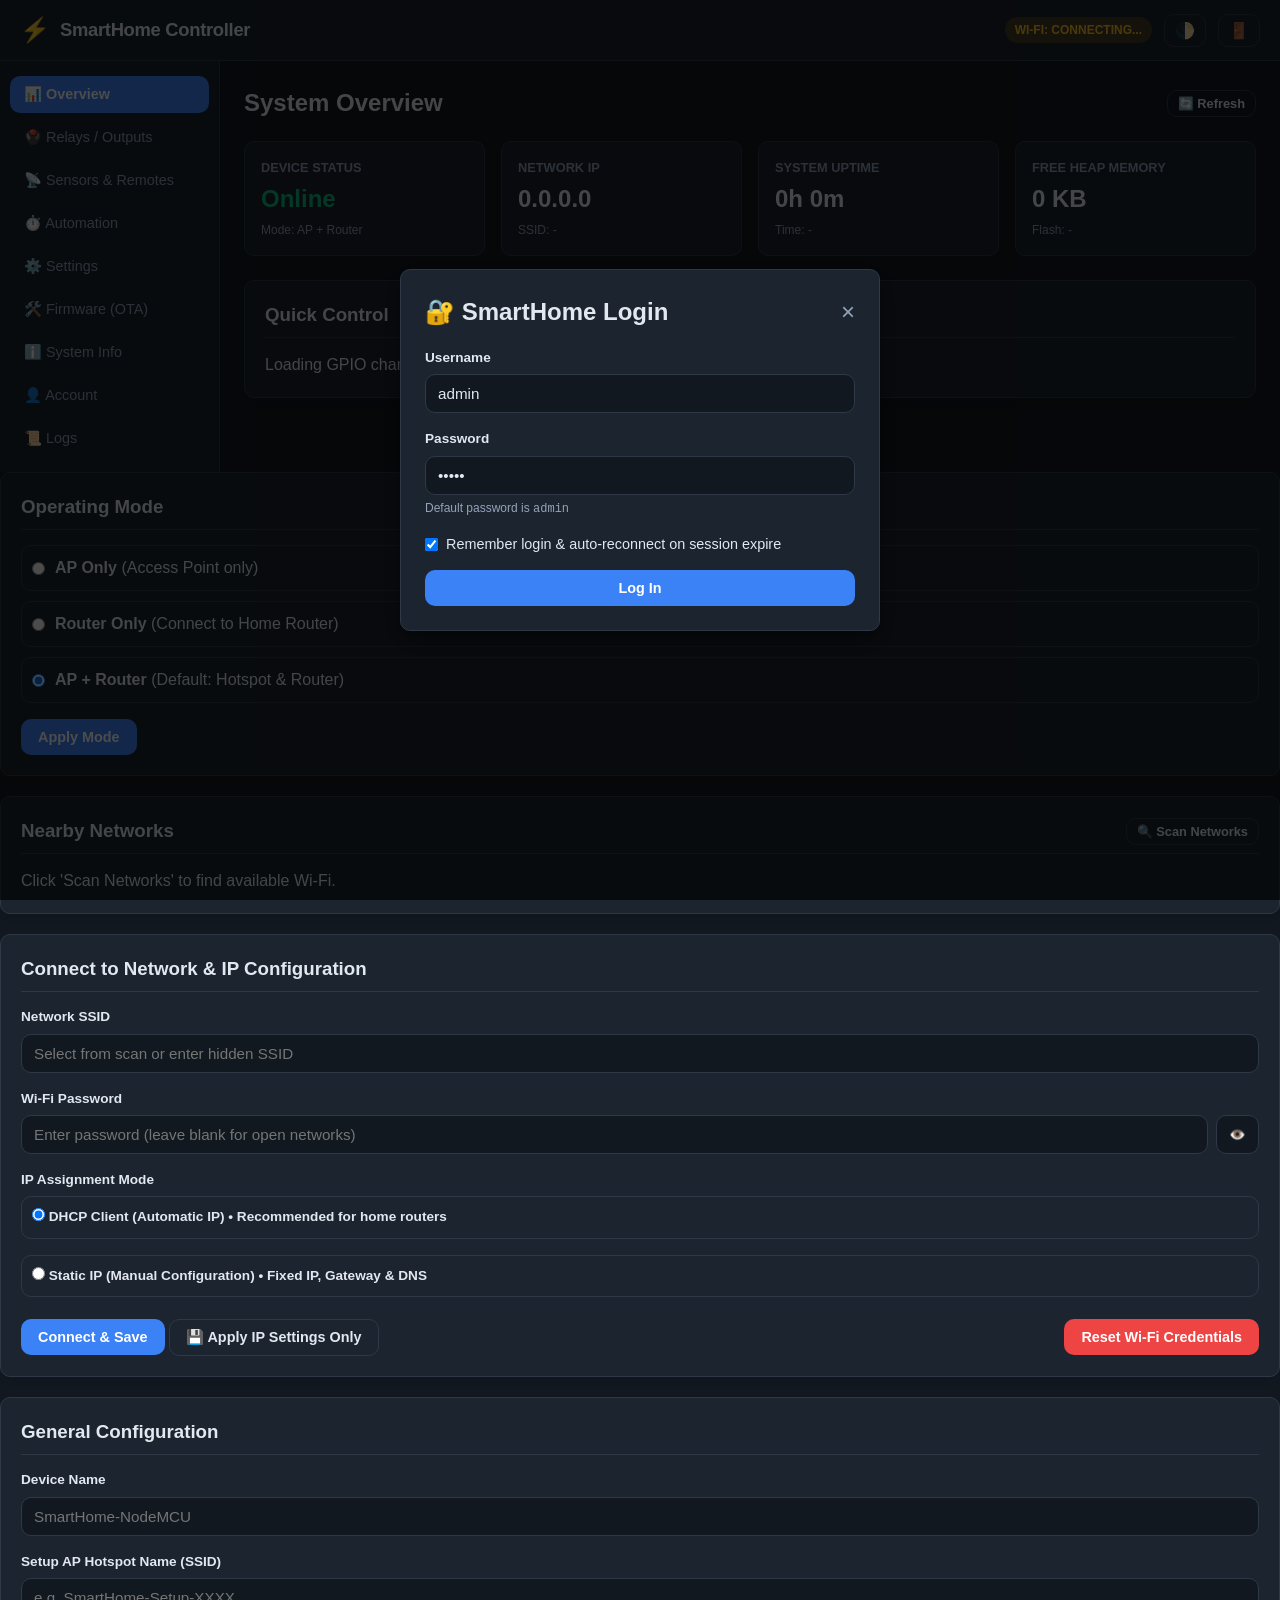
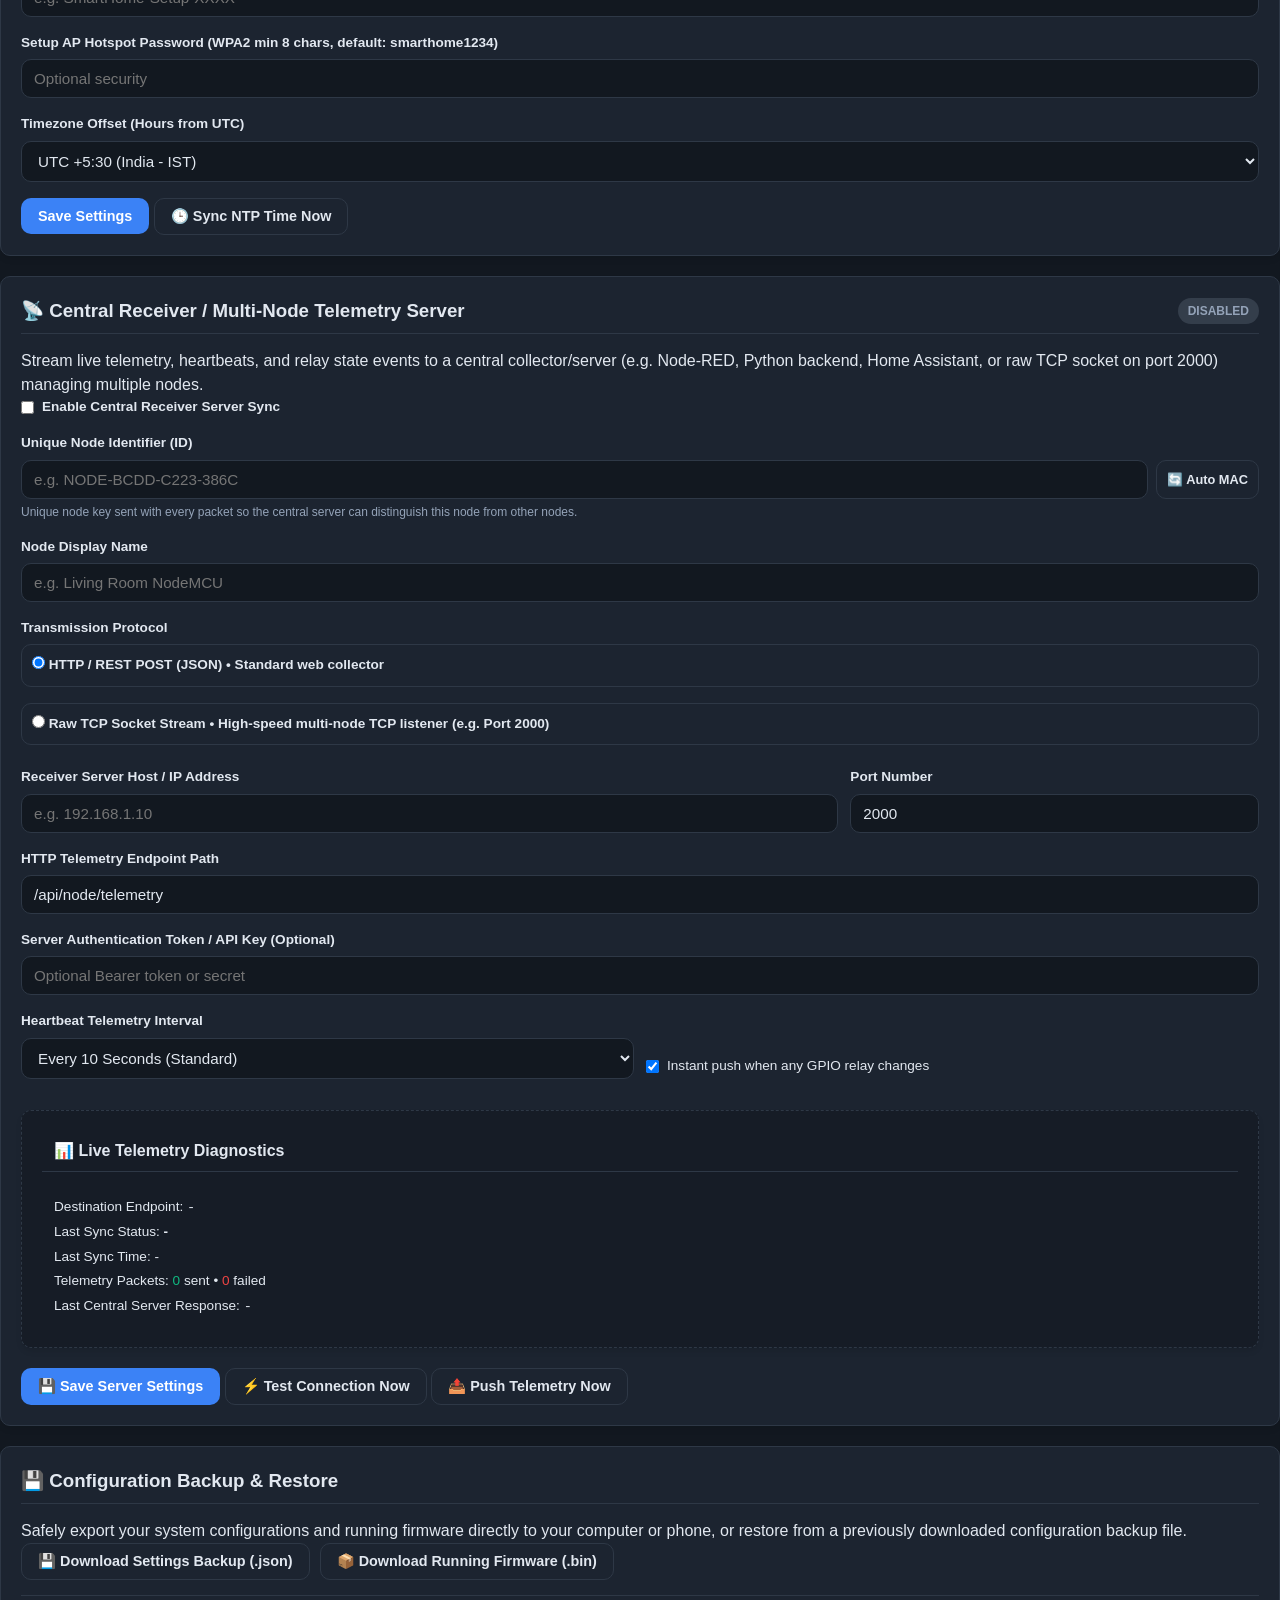
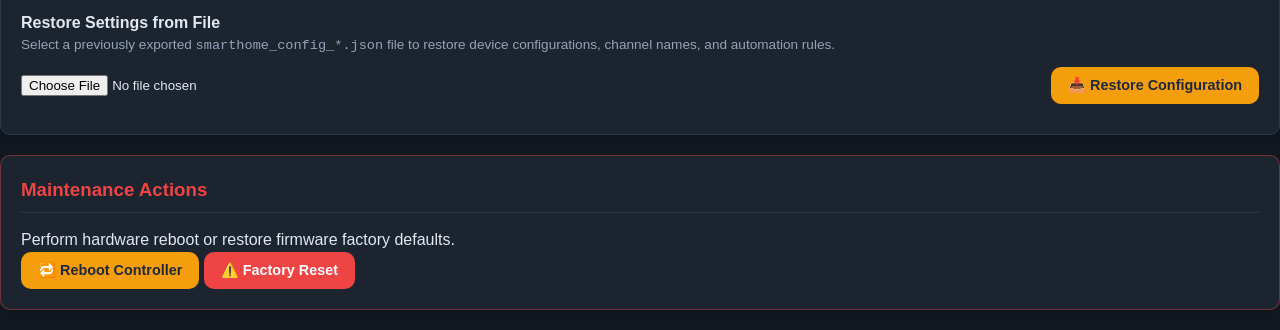
==== commit 29653083: "feat(ui): separate sensors into dedicated tab, move wifi & i2c & gpio provisioning to settings, isol" ====
--- a/node-firmware/data/index.html
+++ b/node-firmware/data/index.html
@@ -56,8 +56,8 @@
       <!-- Navigation Tabs Sidebar -->
       <nav class="nav-sidebar">
         <button class="nav-tab active" data-tab="tab-overview">📊 Overview</button>
-        <button class="nav-tab" data-tab="tab-wifi">📶 Wi-Fi Setup</button>
-        <button class="nav-tab" data-tab="tab-gpio">🖲️ GPIO / Relays</button>
+        <button class="nav-tab" data-tab="tab-gpio">🖲️ Relays / Outputs</button>
+        <button class="nav-tab" data-tab="tab-sensors">📡 Sensors & Remotes</button>
         <button class="nav-tab" data-tab="tab-automation">⏱️ Automation</button>
         <button class="nav-tab" data-tab="tab-settings">⚙️ Settings</button>
         <button class="nav-tab" data-tab="tab-ota">🛠️ Firmware (OTA)</button>
@@ -112,10 +112,173 @@
           </div>
         </section>
 
-        <!-- 2. WI-FI CONFIGURATION TAB -->
-        <section id="tab-wifi" class="tab-pane">
+        <!-- 2. RELAY & ACTUATOR OUTPUTS TAB (ONLY RELAYS) -->
+        <section id="tab-gpio" class="tab-pane">
           <div class="section-header">
-            <h2>Wi-Fi Management</h2>
+            <div>
+              <h2>GPIO Relays & Outputs</h2>
+              <p style="color: var(--text-muted); font-size: 0.85rem; margin: 4px 0 0 0;">Dedicated physical relays, PCF8574 expander outputs, and power actuators</p>
+            </div>
+            <div style="display: flex; gap: 8px; flex-wrap: wrap;">
+              <button class="btn btn-sm btn-secondary" onclick="app.loadGpios()">🔄 Refresh</button>
+              <button id="open-add-gpio-btn" class="btn btn-sm btn-primary">➕ Add Relay Output</button>
+              <button class="btn btn-sm btn-secondary" onclick="app.switchTab('tab-settings')">⚙️ Manage in Settings</button>
+            </div>
+          </div>
+
+          <div id="gpio-cards-container" class="gpio-grid">
+            <!-- Dynamically populated with ONLY Relay / Actuator cards -->
+          </div>
+        </section>
+
+        <!-- 3. SENSORS & INFRARED REMOTES TAB (ALL SENSORS & IR FEATURES) -->
+        <section id="tab-sensors" class="tab-pane">
+          <div class="section-header">
+            <div>
+              <h2>Sensors & Infrared Remotes</h2>
+              <p style="color: var(--text-muted); font-size: 0.85rem; margin: 4px 0 0 0;">IR Receiver demodulator, IR Blaster transmitter, Voltage ADC, and motion telemetry</p>
+            </div>
+            <div style="display: flex; gap: 8px; flex-wrap: wrap;">
+              <button class="btn btn-sm btn-secondary" onclick="app.refreshSensors()">🔄 Refresh Sensors</button>
+              <button class="btn btn-sm btn-primary" onclick="app.openAddSensorModal()">➕ Add Sensor Pin</button>
+              <button class="btn btn-sm btn-secondary" onclick="app.openSavedRemotesModal()">📋 View Saved Keys</button>
+            </div>
+          </div>
+
+          <div id="sensors-cards-container" class="gpio-grid">
+            <!-- Dynamically populated with IR Receiver, IR Transmitter, Voltage ADC, PIR, Door cards -->
+          </div>
+        </section>
+        <!-- 4. AUTOMATION RULES TAB -->
+        <section id="tab-automation" class="tab-pane">
+          <div class="section-header">
+            <h2>Automation Rules</h2>
+            <button id="open-add-rule-btn" class="btn btn-primary">➕ Add Rule</button>
+          </div>
+
+          <div class="card">
+            <div class="card-header">
+              <h3>Configured Rules</h3>
+            </div>
+            <div id="rules-container">
+              <!-- Dynamically populated -->
+            </div>
+          </div>
+        </section>
+
+        <!-- 5. SETTINGS TAB -->
+        <section id="tab-settings" class="tab-pane">
+          <div class="section-header">
+            <h2>Device Settings</h2>
+          </div>
+
+          <!-- 1. GPIO Channel Provisioning & Pin Allocation Card (Moved to Settings) -->
+          <div class="card">
+            <div class="card-header" style="display: flex; justify-content: space-between; align-items: center; flex-wrap: wrap; gap: 8px;">
+              <div>
+                <h3 style="margin: 0;">🖲️ GPIO Channel Configuration & Provisioning</h3>
+                <small style="color: var(--text-muted);">Manage assigned physical pins, expander relays, and input sensors</small>
+              </div>
+              <div style="display: flex; gap: 8px; flex-wrap: wrap;">
+                <button type="button" class="btn btn-sm btn-primary" onclick="app.openAddGpioModal()">➕ Add GPIO Channel</button>
+                <button type="button" class="btn btn-sm btn-success" onclick="app.populatePcfChannels()">⚡ Add 8 PCF Relays</button>
+                <button type="button" class="btn btn-sm btn-secondary" onclick="app.loadGpios()">🔄 Refresh</button>
+              </div>
+            </div>
+            
+            <div class="table-responsive" style="margin-top: 12px;">
+              <table class="data-table" id="settings-gpio-table">
+                <thead>
+                  <tr>
+                    <th>ID</th>
+                    <th>Pin & Label</th>
+                    <th>Name</th>
+                    <th>Room</th>
+                    <th>Function</th>
+                    <th>Direction / Type</th>
+                    <th>Status / Value</th>
+                    <th>Action</th>
+                  </tr>
+                </thead>
+                <tbody id="settings-gpio-tbody">
+                  <tr><td colspan="8" style="text-align:center; padding: 16px; color: var(--text-muted);">Loading channels...</td></tr>
+                </tbody>
+              </table>
+            </div>
+          </div>
+
+          <!-- 2. I2C Bus & PCF8574 Pin Expander Configuration Card (Moved to Settings) -->
+          <!-- I2C Bus & PCF8574 Pin Expander Configuration Card -->
+          <div class="card" id="i2c-config-card" style="margin-bottom: 24px;">
+            <div class="card-header" style="cursor: pointer;" onclick="app.toggleI2cPanel()">
+              <h3 style="margin: 0; display: flex; align-items: center; justify-content: space-between; width: 100%;">
+                <span>🔌 I2C Pin Expander (PCF8574) & Bus Settings</span>
+                <span id="i2c-status-badge" class="badge badge-secondary">Disabled (D1 & D2 Free)</span>
+              </h3>
+            </div>
+            <div id="i2c-panel-body">
+              <p style="color: var(--text-muted); font-size: 0.9rem; margin-top: 8px;">
+                Enable I2C communication on custom pins to connect an 8-Channel PCF8574 I2C Expander module. When enabled, extended pins P0 through P7 (pins 100–107) are available for relays, and SDA/SCL pins are reserved for the bus. When disabled, SDA and SCL pins function as normal relay outputs.
+              </p>
+              <form id="i2c-settings-form" onsubmit="event.preventDefault(); app.saveI2cSettings();">
+                <div class="form-group checkbox-group" style="margin-bottom: 12px;">
+                  <label style="display: flex; align-items: center; gap: 8px; font-weight: 600; cursor: pointer;">
+                    <input type="checkbox" id="i2c-enabled" onchange="app.onI2cToggle(this.checked)">
+                    <span>Enable I2C Expander (PCF8574)</span>
+                  </label>
+                </div>
+
+                <div id="i2c-disabled-note" style="padding: 10px; background: var(--bg-hover); border-radius: 6px; margin-bottom: 12px; font-size: 0.9rem; color: var(--text-muted); display: none;">
+                  ℹ️ I2C is currently <strong>Disabled</strong>. Pins D1 (GPIO 5) and D2 (GPIO 4) are free to be used as regular relay outputs. Click <strong>Save I2C Settings</strong> below to apply.
+                </div>
+
+                <div id="i2c-options-fields">
+                  <div style="display: grid; grid-template-columns: repeat(auto-fit, minmax(200px, 1fr)); gap: 16px;">
+                    <div class="form-group">
+                      <label for="i2c-sda-select">SDA Pin (Data)</label>
+                      <select id="i2c-sda-select">
+                        <option value="4" selected>D2 (GPIO 4) - Default Safe</option>
+                        <option value="5">D1 (GPIO 5)</option>
+                        <option value="12">D6 (GPIO 12)</option>
+                        <option value="14">D5 (GPIO 14)</option>
+                        <option value="0">D3 (GPIO 0)</option>
+                        <option value="2">D4 (GPIO 2)</option>
+                      </select>
+                    </div>
+
+                    <div class="form-group">
+                      <label for="i2c-scl-select">SCL Pin (Clock)</label>
+                      <select id="i2c-scl-select">
+                        <option value="5" selected>D1 (GPIO 5) - Default Safe</option>
+                        <option value="4">D2 (GPIO 4)</option>
+                        <option value="14">D5 (GPIO 14)</option>
+                        <option value="12">D6 (GPIO 12)</option>
+                        <option value="0">D3 (GPIO 0)</option>
+                        <option value="2">D4 (GPIO 2)</option>
+                      </select>
+                    </div>
+
+                    <div class="form-group">
+                      <label for="i2c-addr-input">Preferred I2C Address</label>
+                      <input type="text" id="i2c-addr-input" value="0x20" placeholder="0x20 or 0x27">
+                    </div>
+                  </div>
+
+                  <div id="i2c-scan-result" style="margin-top: 10px; font-size: 0.9rem; padding: 10px; border-radius: 6px; background: var(--bg-hover); display: none;"></div>
+                </div>
+
+                <!-- Action buttons are always visible whether enabled or disabled! -->
+                <div class="action-buttons" style="margin-top: 14px; display: flex; gap: 10px; flex-wrap: wrap;">
+                  <button type="submit" class="btn btn-primary btn-sm">💾 Save I2C Settings</button>
+                  <button type="button" class="btn btn-secondary btn-sm" onclick="app.saveI2cSettings(true)">🔄 Save & Reboot Node</button>
+                  <button type="button" class="btn btn-secondary btn-sm" onclick="app.scanI2cBus()">🔍 Scan I2C Bus</button>
+                  <button type="button" class="btn btn-success btn-sm" onclick="app.populatePcfChannels()">⚡ Add 8 PCF Relays (P0-P7)</button>
+                </div>
+              </form>
+            </div>
+          </div>
+
+          <!-- 3. Wi-Fi Management & IP Configuration (Moved to Settings) -->
           </div>
 
           <div class="card">
@@ -224,111 +387,6 @@
                 <button type="button" id="btn-reset-wifi" class="btn btn-danger float-right">Reset Wi-Fi Credentials</button>
               </div>
             </form>
-          </div>
-        </section>
-
-        <!-- 3. GPIO & RELAY MANAGEMENT TAB -->
-        <section id="tab-gpio" class="tab-pane">
-          <div class="section-header">
-            <h2>GPIO & Relay Management</h2>
-            <button id="open-add-gpio-btn" class="btn btn-primary">➕ Add GPIO Output</button>
-          </div>
-
-          <!-- I2C Bus & PCF8574 Pin Expander Configuration Card -->
-          <div class="card" id="i2c-config-card" style="margin-bottom: 24px;">
-            <div class="card-header" style="cursor: pointer;" onclick="app.toggleI2cPanel()">
-              <h3 style="margin: 0; display: flex; align-items: center; justify-content: space-between; width: 100%;">
-                <span>🔌 I2C Pin Expander (PCF8574) & Bus Settings</span>
-                <span id="i2c-status-badge" class="badge badge-secondary">Disabled (D1 & D2 Free)</span>
-              </h3>
-            </div>
-            <div id="i2c-panel-body">
-              <p style="color: var(--text-muted); font-size: 0.9rem; margin-top: 8px;">
-                Enable I2C communication on custom pins to connect an 8-Channel PCF8574 I2C Expander module. When enabled, extended pins P0 through P7 (pins 100–107) are available for relays, and SDA/SCL pins are reserved for the bus. When disabled, SDA and SCL pins function as normal relay outputs.
-              </p>
-              <form id="i2c-settings-form" onsubmit="event.preventDefault(); app.saveI2cSettings();">
-                <div class="form-group checkbox-group" style="margin-bottom: 12px;">
-                  <label style="display: flex; align-items: center; gap: 8px; font-weight: 600; cursor: pointer;">
-                    <input type="checkbox" id="i2c-enabled" onchange="app.onI2cToggle(this.checked)">
-                    <span>Enable I2C Expander (PCF8574)</span>
-                  </label>
-                </div>
-
-                <div id="i2c-disabled-note" style="padding: 10px; background: var(--bg-hover); border-radius: 6px; margin-bottom: 12px; font-size: 0.9rem; color: var(--text-muted); display: none;">
-                  ℹ️ I2C is currently <strong>Disabled</strong>. Pins D1 (GPIO 5) and D2 (GPIO 4) are free to be used as regular relay outputs. Click <strong>Save I2C Settings</strong> below to apply.
-                </div>
-
-                <div id="i2c-options-fields">
-                  <div style="display: grid; grid-template-columns: repeat(auto-fit, minmax(200px, 1fr)); gap: 16px;">
-                    <div class="form-group">
-                      <label for="i2c-sda-select">SDA Pin (Data)</label>
-                      <select id="i2c-sda-select">
-                        <option value="4" selected>D2 (GPIO 4) - Default Safe</option>
-                        <option value="5">D1 (GPIO 5)</option>
-                        <option value="12">D6 (GPIO 12)</option>
-                        <option value="14">D5 (GPIO 14)</option>
-                        <option value="0">D3 (GPIO 0)</option>
-                        <option value="2">D4 (GPIO 2)</option>
-                      </select>
-                    </div>
-
-                    <div class="form-group">
-                      <label for="i2c-scl-select">SCL Pin (Clock)</label>
-                      <select id="i2c-scl-select">
-                        <option value="5" selected>D1 (GPIO 5) - Default Safe</option>
-                        <option value="4">D2 (GPIO 4)</option>
-                        <option value="14">D5 (GPIO 14)</option>
-                        <option value="12">D6 (GPIO 12)</option>
-                        <option value="0">D3 (GPIO 0)</option>
-                        <option value="2">D4 (GPIO 2)</option>
-                      </select>
-                    </div>
-
-                    <div class="form-group">
-                      <label for="i2c-addr-input">Preferred I2C Address</label>
-                      <input type="text" id="i2c-addr-input" value="0x20" placeholder="0x20 or 0x27">
-                    </div>
-                  </div>
-
-                  <div id="i2c-scan-result" style="margin-top: 10px; font-size: 0.9rem; padding: 10px; border-radius: 6px; background: var(--bg-hover); display: none;"></div>
-                </div>
-
-                <!-- Action buttons are always visible whether enabled or disabled! -->
-                <div class="action-buttons" style="margin-top: 14px; display: flex; gap: 10px; flex-wrap: wrap;">
-                  <button type="submit" class="btn btn-primary btn-sm">💾 Save I2C Settings</button>
-                  <button type="button" class="btn btn-secondary btn-sm" onclick="app.saveI2cSettings(true)">🔄 Save & Reboot Node</button>
-                  <button type="button" class="btn btn-secondary btn-sm" onclick="app.scanI2cBus()">🔍 Scan I2C Bus</button>
-                </div>
-              </form>
-            </div>
-          </div>
-
-          <div id="gpio-cards-container" class="gpio-grid">
-            <!-- Dynamically populated -->
-          </div>
-        </section>
-
-        <!-- 4. AUTOMATION RULES TAB -->
-        <section id="tab-automation" class="tab-pane">
-          <div class="section-header">
-            <h2>Automation Rules</h2>
-            <button id="open-add-rule-btn" class="btn btn-primary">➕ Add Rule</button>
-          </div>
-
-          <div class="card">
-            <div class="card-header">
-              <h3>Configured Rules</h3>
-            </div>
-            <div id="rules-container">
-              <!-- Dynamically populated -->
-            </div>
-          </div>
-        </section>
-
-        <!-- 5. SETTINGS TAB -->
-        <section id="tab-settings" class="tab-pane">
-          <div class="section-header">
-            <h2>Device Settings</h2>
           </div>
 
           <div class="card">
@@ -811,6 +869,7 @@
           <select id="gpio-pin-select" required>
             <option value="5">D1 (GPIO 5) - Safe I2C SCL (Recommended)</option>
             <option value="4">D2 (GPIO 4) - Safe I2C SDA (Recommended)</option>
+            <option value="17">A0 (ADC / Pin 17) - Analog Voltage Input (0-3.3V)</option>
             <option value="14">D5 (GPIO 14) - Safe SPI SCLK</option>
             <option value="12">D6 (GPIO 12) - Safe SPI MISO</option>
             <option value="13">D7 (GPIO 13) - Safe SPI MOSI</option>
@@ -832,11 +891,16 @@
         <div class="form-group">
           <label for="gpio-func-select">Function Type</label>
           <select id="gpio-func-select">
-            <option value="Light">Light</option>
-            <option value="Fan">Fan</option>
-            <option value="Relay">Relay</option>
-            <option value="Pump">Water Pump</option>
-            <option value="Switch">Switch</option>
+            <option value="Light">Light (Actuator)</option>
+            <option value="Fan">Fan (Actuator)</option>
+            <option value="Relay">Relay (Actuator)</option>
+            <option value="Pump">Water Pump (Actuator)</option>
+            <option value="Switch">Switch (Actuator)</option>
+            <option value="Voltage">Voltage Sensor (A0 / ADC)</option>
+            <option value="PIR Motion">PIR Motion Detector (Sensor)</option>
+            <option value="IR Receiver">IR Remote Receiver (Sensor)</option>
+            <option value="IR Transmitter">IR Remote Blaster (Actuator)</option>
+            <option value="Door Sensor">Door / Window Sensor (Input)</option>
           </select>
         </div>
         <div class="form-group checkbox-group">
@@ -942,6 +1006,66 @@
     </div>
   </div>
 
+
+  <!-- Modal: IR Remote Training -->
+  <div id="ir-train-modal" class="modal-overlay hidden">
+    <div class="modal-card">
+      <div class="modal-header">
+        <h3 id="ir-train-title">🎯 IR Remote Learning & Training</h3>
+        <button class="modal-close" onclick="app.closeModal('ir-train-modal')">&times;</button>
+      </div>
+      <div style="padding: 10px 0;">
+        <div id="ir-train-status-banner" style="background: rgba(14, 165, 233, 0.12); border: 1px solid #0ea5e9; border-radius: 8px; padding: 14px; text-align: center; margin-bottom: 15px;">
+          <h4 id="ir-train-status-text" style="color: #0ea5e9; margin-bottom: 4px; font-size: 1.05rem;">📡 Ready to Learn</h4>
+          <p id="ir-train-hint" style="font-size: 0.85rem; color: var(--text-muted); margin: 4px 0;">Click "Start Listening", then point your physical remote at the IR sensor (Pin D5) and press any button.</p>
+          <div id="ir-train-timer" style="font-size: 1.8rem; font-weight: 800; color: #f59e0b; margin-top: 8px; display: none;">25s</div>
+        </div>
+
+        <div id="ir-captured-section" class="hidden" style="background: rgba(16, 185, 129, 0.12); border: 1px solid #10b981; border-radius: 8px; padding: 12px; margin-bottom: 15px;">
+          <h4 style="color: #10b981; margin-bottom: 6px;">✅ Signal Captured!</h4>
+          <div style="font-family: monospace; font-size: 0.95rem;">
+            Protocol: <strong id="ir-captured-proto">NEC</strong> &bull; Code: <strong id="ir-captured-hex" style="color: #38bdf8;">0x00FF807F</strong> &bull; Bits: <strong id="ir-captured-bits">32</strong>
+          </div>
+        </div>
+
+        <form id="ir-save-key-form" onsubmit="event.preventDefault(); app.saveTrainedKey();">
+          <input type="hidden" id="ir-train-proto" value="">
+          <input type="hidden" id="ir-train-hex" value="">
+          <input type="hidden" id="ir-train-bits" value="32">
+          <div class="form-group">
+            <label for="ir-remote-name">Remote Name / Appliance</label>
+            <input type="text" id="ir-remote-name" placeholder="e.g., Samsung TV, Ceiling Fan, AC" required>
+          </div>
+          <div class="form-group">
+            <label for="ir-button-name">Button / Key Function</label>
+            <input type="text" id="ir-button-name" placeholder="e.g., Power, Volume Up, Mute, Speed 1" required>
+          </div>
+          <div class="modal-footer" style="padding-top: 10px;">
+            <button type="button" class="btn btn-primary" id="ir-start-listen-btn" onclick="app.beginIrTraining()">🎯 Start Listening</button>
+            <button type="submit" class="btn btn-success hidden" id="ir-save-btn">💾 Save Key</button>
+            <button type="button" class="btn btn-secondary" onclick="app.closeModal('ir-train-modal')">Close</button>
+          </div>
+        </form>
+      </div>
+    </div>
+  </div>
+
+  <!-- Modal: Saved IR Remotes & Keys -->
+  <div id="ir-remotes-modal" class="modal-overlay hidden">
+    <div class="modal-card" style="max-width: 650px;">
+      <div class="modal-header">
+        <h3>📋 Saved Remote Controls & Keys</h3>
+        <button class="modal-close" onclick="app.closeModal('ir-remotes-modal')">&times;</button>
+      </div>
+      <div id="ir-remotes-list" style="padding: 10px 0; max-height: 420px; overflow-y: auto;">
+        <!-- Dynamically rendered -->
+      </div>
+      <div class="modal-footer">
+        <button type="button" class="btn btn-secondary" onclick="app.closeModal('ir-remotes-modal')">Close</button>
+      </div>
+    </div>
+  </div>
+
   <script src="app.js?v=1.6.0"></script>
 </body>
 </html>
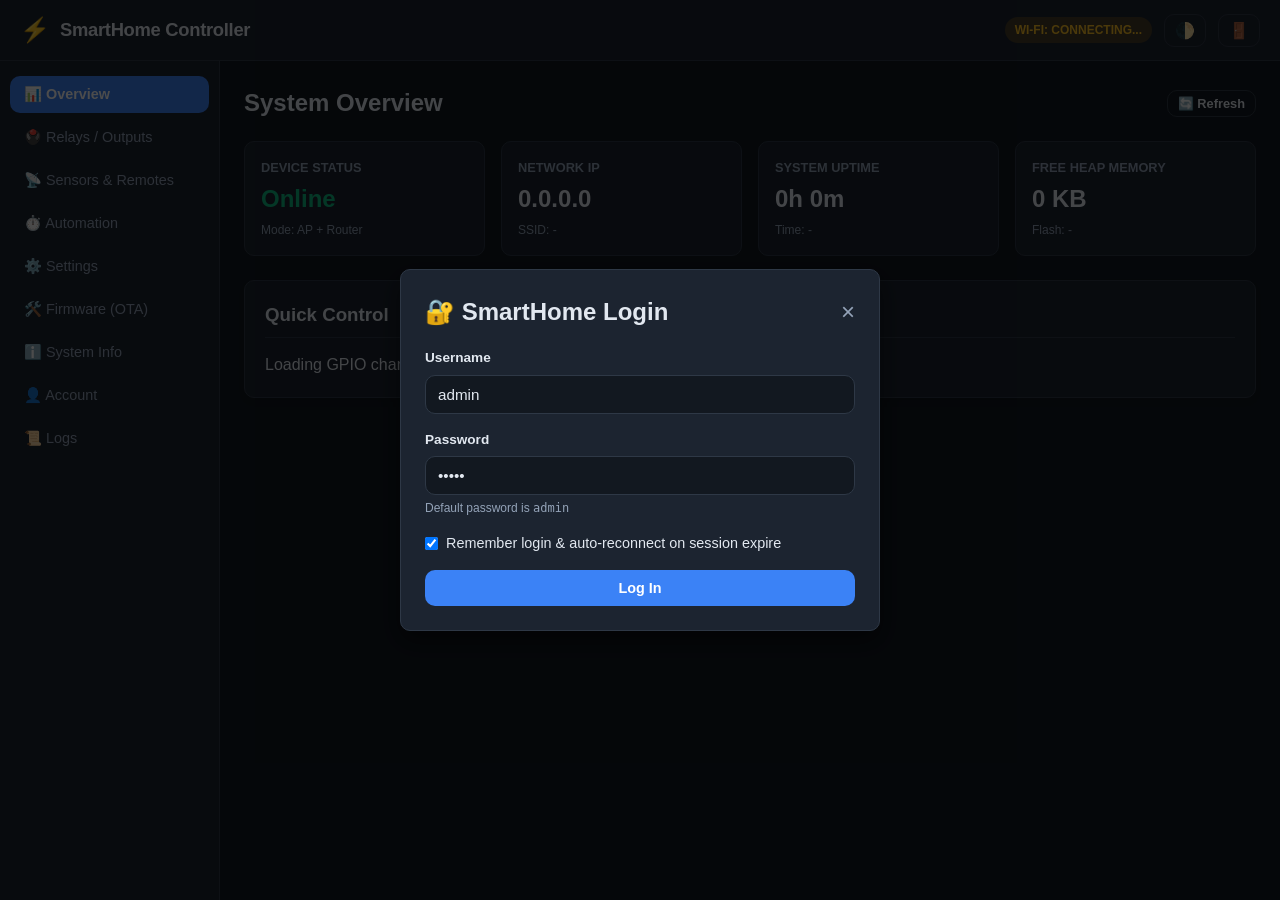
==== commit 41b9d524: "fix(ui): remove stray closing div leaking settings below all tabs, fix table flex width and loadIrSt" ====
--- a/node-firmware/data/index.html
+++ b/node-firmware/data/index.html
@@ -279,7 +279,6 @@
           </div>
 
           <!-- 3. Wi-Fi Management & IP Configuration (Moved to Settings) -->
-          </div>
 
           <div class="card">
             <div class="card-header">
--- a/node-firmware/data/style.css
+++ b/node-firmware/data/style.css
@@ -180,6 +180,7 @@
 /* Content Area */
 .content-area {
   flex: 1;
+  min-width: 0;
   padding: 24px;
   overflow-y: auto;
   max-width: 1100px;
@@ -406,6 +407,8 @@
 
 /* Tables */
 .table-responsive {
+  width: 100%;
+  max-width: 100%;
   overflow-x: auto;
 }
 
@@ -420,6 +423,11 @@
   text-align: left;
   border-bottom: 1px solid var(--border-color);
   font-size: 0.88rem;
+}
+
+#settings-gpio-table th, #settings-gpio-table td {
+  padding: 8px 8px;
+  font-size: 0.8rem;
 }
 
 .data-table th {
